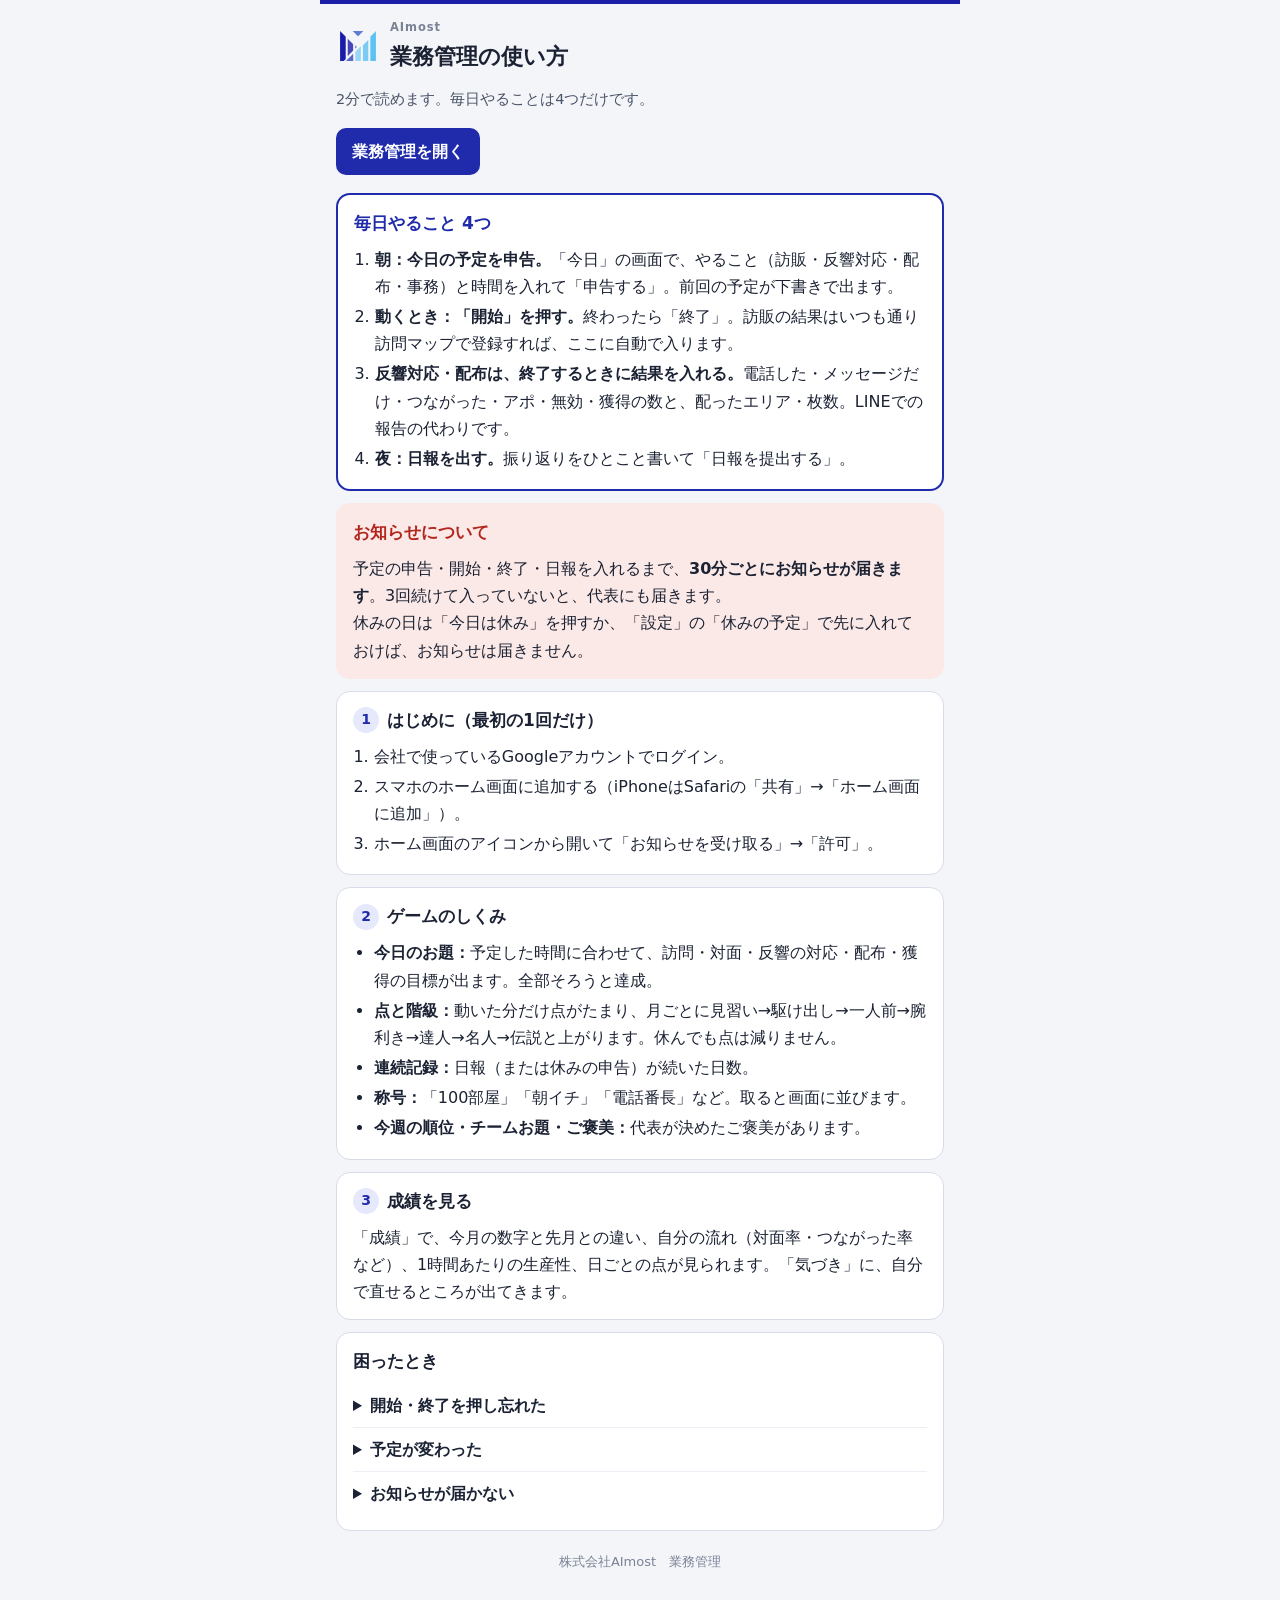
==== guide.html @ 300b4ca4 "業務管理アプリを新しく作成：予定申告・開始/終了・反響対応と配布の結果入力・日報・成績・チーム・ゲーム（点・階級・連続・称号・週の順位・チームお題・ご褒美）・スマホのお知らせ・しつこい催促とカレンダー" ====
<!doctype html>
<html lang="ja">
<head>
<meta charset="utf-8">
<meta name="viewport" content="width=device-width,initial-scale=1,viewport-fit=cover">
<meta name="robots" content="noindex,nofollow">
<meta name="theme-color" content="#1B1FA8">
<link rel="icon" type="image/png" href="img/favicon.png">
<link rel="apple-touch-icon" href="img/apple-touch-icon.png">
<title>業務管理の使い方</title>
<style>
:root{
  --ink:#1b2233;--ink2:#4a5468;--ink3:#7a8396;--bg:#f4f5f9;--card:#fff;--line:#d8dce8;--soft:#eceff6;
  --accent:#1f2bab;--accent-soft:#e6e9fb;--warn:#b3261e;--warn-soft:#fbe9e7;
  --g:#2b9a5a;--y:#e3a019;--r:#d24a3a;--n:#9aa4a8;--k:#262b2f;
}
@media (prefers-color-scheme:dark){:root:not([data-theme="light"]){
  --ink:#e8ebf4;--ink2:#b6bdcf;--ink3:#8c94a8;--bg:#12151f;--card:#1b2030;--line:#323a52;--soft:#242b3e;
  --accent:#9aa8ff;--accent-soft:#262d57;--warn:#ff8a80;--warn-soft:#3a2220;--k:#dfe5e3;
}}
*{box-sizing:border-box}
body{margin:0;background:var(--bg);color:var(--ink);font-family:"BIZ UDPGothic","Hiragino Sans","Noto Sans JP",system-ui,sans-serif;font-size:16px;line-height:1.7}
main{max-width:640px;margin:0 auto;padding:16px 16px 48px}
h1{font-size:22px;margin:8px 0 2px}
.lead{color:var(--ink2);margin:0 0 16px;font-size:14.5px}
.open{display:flex;gap:8px;flex-wrap:wrap;margin-bottom:18px}
.open a{display:inline-flex;align-items:center;justify-content:center;padding:10px 16px;border-radius:10px;background:var(--accent);color:#fff;text-decoration:none;font-weight:700}
@media (prefers-color-scheme:dark){.open a{color:#10132b}.head img{background:#fff;border-radius:8px;padding:3px}}
.head{display:flex;align-items:center;gap:10px;padding-top:4px;border-top:4px solid #1B1FA8;margin:-16px -16px 8px;padding:14px 16px 4px}
.head img{width:44px;height:38px;object-fit:contain}
.head small{display:block;font-size:11.5px;color:var(--ink3);font-weight:700;letter-spacing:.08em}
.card{background:var(--card);border:1px solid var(--line);border-radius:14px;padding:14px 16px;margin:0 0 12px}
.must{border:2px solid var(--accent)}
.must h2{color:var(--accent)}
h2{font-size:17px;margin:0 0 8px;display:flex;align-items:center;gap:8px}
h2 .n{display:inline-grid;place-items:center;width:26px;height:26px;border-radius:50%;background:var(--accent-soft);color:var(--accent);font-size:14px;flex:none}
ol,ul{margin:0;padding-left:1.3em}
li{margin:3px 0}
b{font-weight:700}
.muted{color:var(--ink3);font-size:13.5px}
.res{display:grid;grid-template-columns:auto 1fr;gap:6px 10px;margin-top:6px;font-size:15px}
.res dt{font-weight:700;white-space:nowrap}
.res dd{margin:0;color:var(--ink2)}
.dots{display:flex;flex-wrap:wrap;gap:6px 14px;margin-top:6px;font-size:14.5px}
.dot{display:inline-block;width:11px;height:11px;border-radius:50%;margin-right:5px;vertical-align:-1px}
.stop{background:var(--warn-soft);border-color:transparent}
.stop h2{color:var(--warn)}
details{border-top:1px solid var(--soft);padding:8px 0}
details:first-of-type{border-top:0}
summary{cursor:pointer;font-weight:700}
.key{display:inline-block;padding:0 6px;border:1px solid var(--line);border-radius:6px;background:var(--soft);font-size:14px}
footer{color:var(--ink3);font-size:13px;text-align:center;margin-top:20px}
</style>
</head>
<body>
<main>
  <div class="head"><img src="img/mark.png" alt="AImost"><div><small>AImost</small><h1 style="margin:0">業務管理の使い方</h1></div></div>
  <p class="lead">2分で読めます。毎日やることは4つだけです。</p>
  <div class="open"><a href="./">業務管理を開く</a></div>

  <section class="card must">
    <h2>毎日やること 4つ</h2>
    <ol>
      <li><b>朝：今日の予定を申告。</b>「今日」の画面で、やること（訪販・反響対応・配布・事務）と時間を入れて「申告する」。前回の予定が下書きで出ます。</li>
      <li><b>動くとき：「開始」を押す。</b>終わったら「終了」。訪販の結果はいつも通り訪問マップで登録すれば、ここに自動で入ります。</li>
      <li><b>反響対応・配布は、終了するときに結果を入れる。</b>電話した・メッセージだけ・つながった・アポ・無効・獲得の数と、配ったエリア・枚数。LINEでの報告の代わりです。</li>
      <li><b>夜：日報を出す。</b>振り返りをひとこと書いて「日報を提出する」。</li>
    </ol>
  </section>

  <section class="card stop">
    <h2>お知らせについて</h2>
    <p style="margin:0">予定の申告・開始・終了・日報を入れるまで、<b>30分ごとにお知らせが届きます</b>。3回続けて入っていないと、代表にも届きます。<br>休みの日は「今日は休み」を押すか、「設定」の「休みの予定」で先に入れておけば、お知らせは届きません。</p>
  </section>

  <section class="card">
    <h2><span class="n">1</span>はじめに（最初の1回だけ）</h2>
    <ol>
      <li>会社で使っているGoogleアカウントでログイン。</li>
      <li>スマホのホーム画面に追加する（iPhoneはSafariの「共有」→「ホーム画面に追加」）。</li>
      <li>ホーム画面のアイコンから開いて「お知らせを受け取る」→「許可」。</li>
    </ol>
  </section>

  <section class="card">
    <h2><span class="n">2</span>ゲームのしくみ</h2>
    <ul>
      <li><b>今日のお題：</b>予定した時間に合わせて、訪問・対面・反響の対応・配布・獲得の目標が出ます。全部そろうと達成。</li>
      <li><b>点と階級：</b>動いた分だけ点がたまり、月ごとに見習い→駆け出し→一人前→腕利き→達人→名人→伝説と上がります。休んでも点は減りません。</li>
      <li><b>連続記録：</b>日報（または休みの申告）が続いた日数。</li>
      <li><b>称号：</b>「100部屋」「朝イチ」「電話番長」など。取ると画面に並びます。</li>
      <li><b>今週の順位・チームお題・ご褒美：</b>代表が決めたご褒美があります。</li>
    </ul>
  </section>

  <section class="card">
    <h2><span class="n">3</span>成績を見る</h2>
    <p style="margin:0">「成績」で、今月の数字と先月との違い、自分の流れ（対面率・つながった率など）、1時間あたりの生産性、日ごとの点が見られます。「気づき」に、自分で直せるところが出てきます。</p>
  </section>

  <section class="card">
    <h2>困ったとき</h2>
    <details><summary>開始・終了を押し忘れた</summary><p class="muted">翌日に開くと「終わった時刻を入れてください」と出ます。そこで直せます。</p></details>
    <details><summary>予定が変わった</summary><p class="muted">「今日の予定」の右上「予定を直す」から変えられます。</p></details>
    <details><summary>お知らせが届かない</summary><p class="muted">「設定」の「お知らせ」を見てください。iPhoneはホーム画面に追加したアイコンから開く必要があります。</p></details>
  </section>

  <footer>株式会社AImost　業務管理</footer>
</main>
</body>
</html>
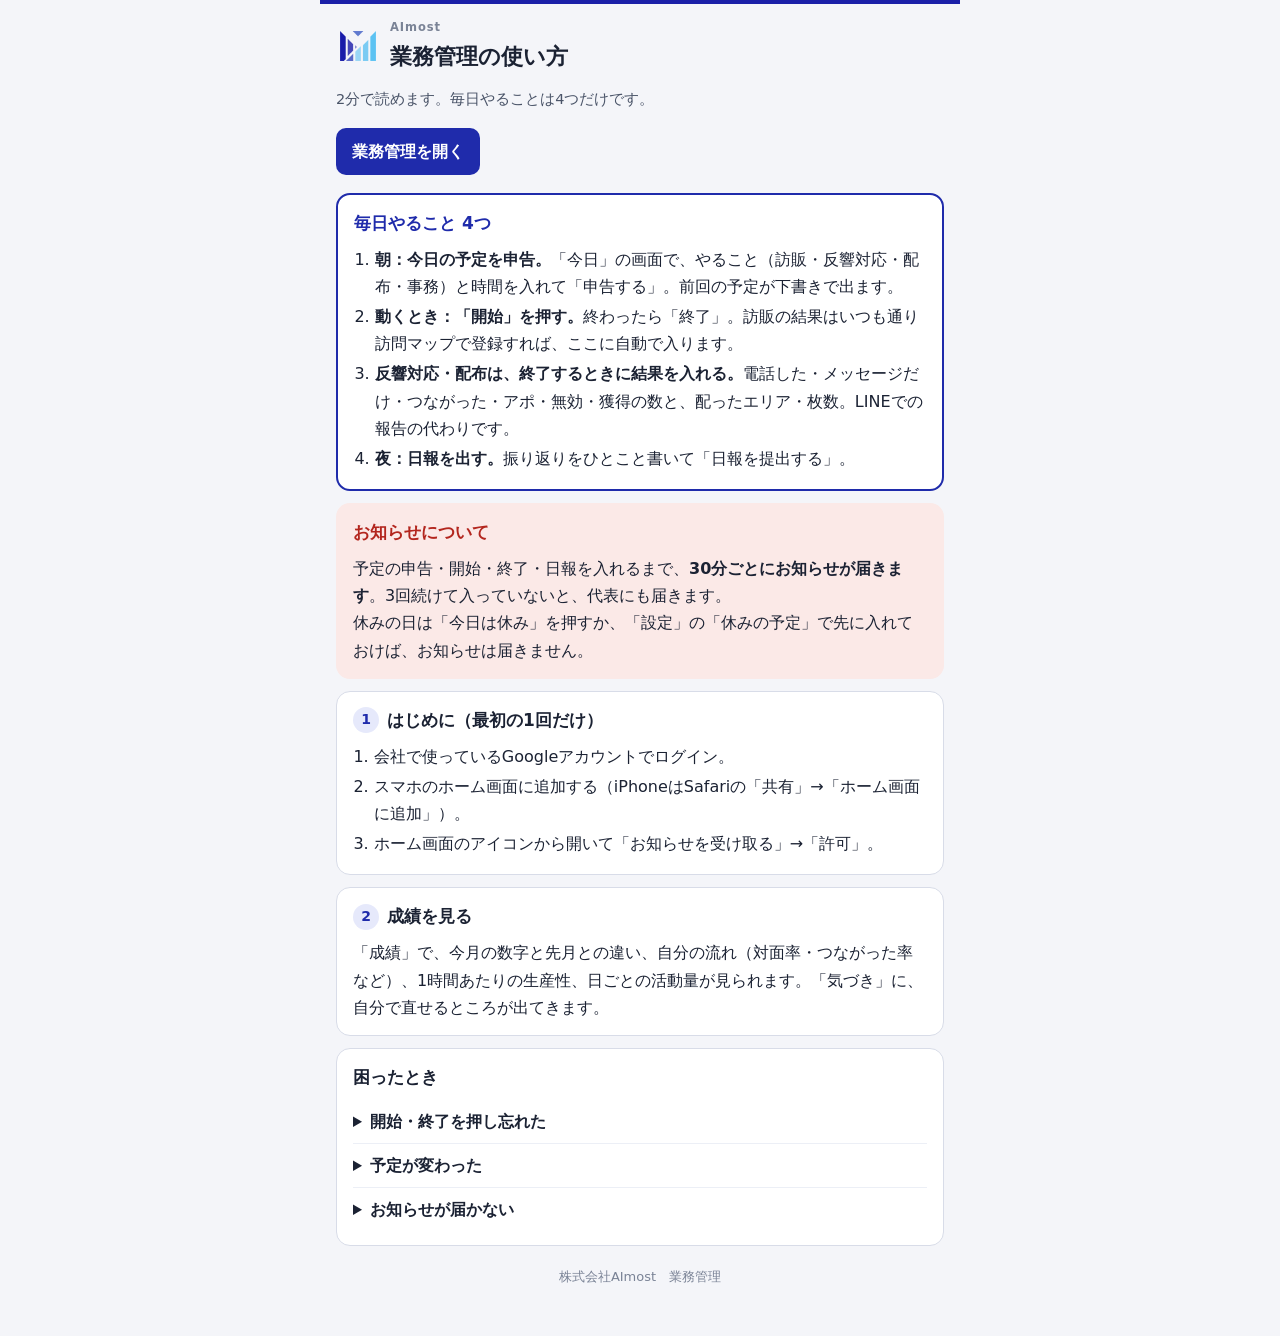
==== commit 04599336: "ゲームの要素（点・階級・称号・宝箱・連続記録・順位）を外し、見た目を作り直す：今日の時間割（予定と実際を1本に）、今日の数字と目標、チームの動き、すっきりした仕事道具の見た目 Co-Authored-" ====
--- a/guide.html
+++ b/guide.html
@@ -83,19 +83,8 @@
   </section>
 
   <section class="card">
-    <h2><span class="n">2</span>ゲームのしくみ</h2>
-    <ul>
-      <li><b>今日のお題：</b>予定した時間に合わせて、訪問・対面・反響の対応・配布・獲得の目標が出ます。全部そろうと達成。</li>
-      <li><b>点と階級：</b>動いた分だけ点がたまり、月ごとに見習い→駆け出し→一人前→腕利き→達人→名人→伝説と上がります。休んでも点は減りません。</li>
-      <li><b>連続記録：</b>日報（または休みの申告）が続いた日数。</li>
-      <li><b>称号：</b>「100部屋」「朝イチ」「電話番長」など。取ると画面に並びます。</li>
-      <li><b>今週の順位・チームお題・ご褒美：</b>代表が決めたご褒美があります。</li>
-    </ul>
-  </section>
-
-  <section class="card">
-    <h2><span class="n">3</span>成績を見る</h2>
-    <p style="margin:0">「成績」で、今月の数字と先月との違い、自分の流れ（対面率・つながった率など）、1時間あたりの生産性、日ごとの点が見られます。「気づき」に、自分で直せるところが出てきます。</p>
+    <h2><span class="n">2</span>成績を見る</h2>
+    <p style="margin:0">「成績」で、今月の数字と先月との違い、自分の流れ（対面率・つながった率など）、1時間あたりの生産性、日ごとの活動量が見られます。「気づき」に、自分で直せるところが出てきます。</p>
   </section>
 
   <section class="card">
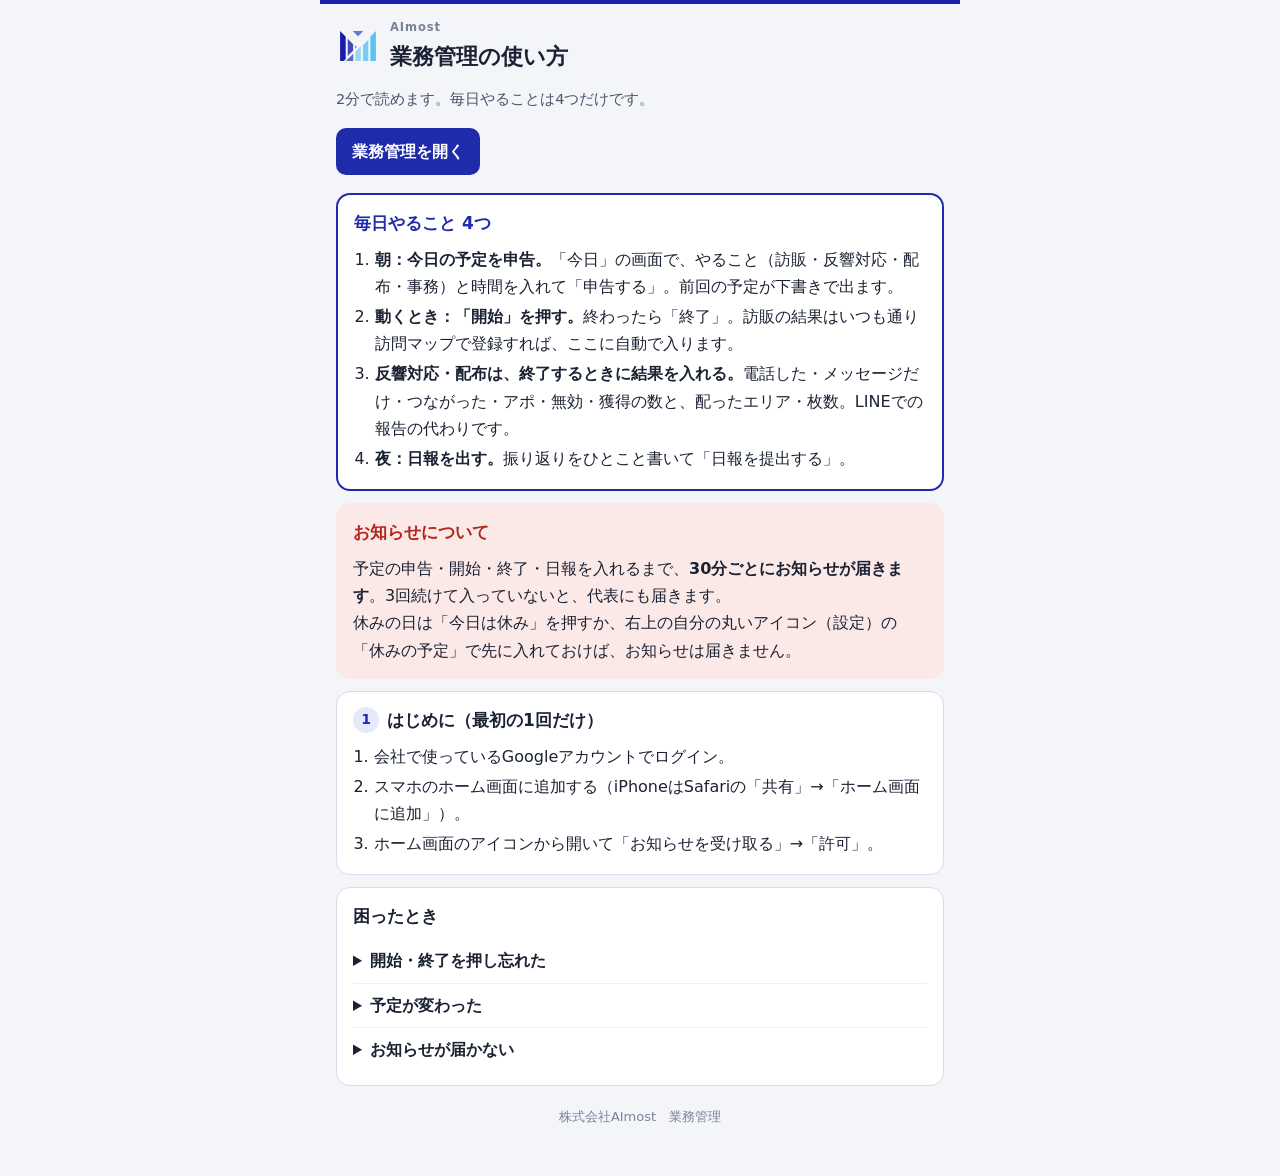
==== commit 54be91f4: "「今日」の1画面にしぼる（成績・チームはいったん外す）。設定は右上の自分のアイコンから。日付とあいさつ、予定の行の見せ方を整える Co-Authored-By: Claude Opus 5.5 <no" ====
--- a/guide.html
+++ b/guide.html
@@ -70,7 +70,7 @@
 
   <section class="card stop">
     <h2>お知らせについて</h2>
-    <p style="margin:0">予定の申告・開始・終了・日報を入れるまで、<b>30分ごとにお知らせが届きます</b>。3回続けて入っていないと、代表にも届きます。<br>休みの日は「今日は休み」を押すか、「設定」の「休みの予定」で先に入れておけば、お知らせは届きません。</p>
+    <p style="margin:0">予定の申告・開始・終了・日報を入れるまで、<b>30分ごとにお知らせが届きます</b>。3回続けて入っていないと、代表にも届きます。<br>休みの日は「今日は休み」を押すか、右上の自分の丸いアイコン（設定）の「休みの予定」で先に入れておけば、お知らせは届きません。</p>
   </section>
 
   <section class="card">
@@ -83,15 +83,10 @@
   </section>
 
   <section class="card">
-    <h2><span class="n">2</span>成績を見る</h2>
-    <p style="margin:0">「成績」で、今月の数字と先月との違い、自分の流れ（対面率・つながった率など）、1時間あたりの生産性、日ごとの活動量が見られます。「気づき」に、自分で直せるところが出てきます。</p>
-  </section>
-
-  <section class="card">
     <h2>困ったとき</h2>
     <details><summary>開始・終了を押し忘れた</summary><p class="muted">翌日に開くと「終わった時刻を入れてください」と出ます。そこで直せます。</p></details>
     <details><summary>予定が変わった</summary><p class="muted">「今日の予定」の右上「予定を直す」から変えられます。</p></details>
-    <details><summary>お知らせが届かない</summary><p class="muted">「設定」の「お知らせ」を見てください。iPhoneはホーム画面に追加したアイコンから開く必要があります。</p></details>
+    <details><summary>お知らせが届かない</summary><p class="muted">右上の自分の丸いアイコン（設定）の「お知らせ」を見てください。iPhoneはホーム画面に追加したアイコンから開く必要があります。</p></details>
   </section>
 
   <footer>株式会社AImost　業務管理</footer>
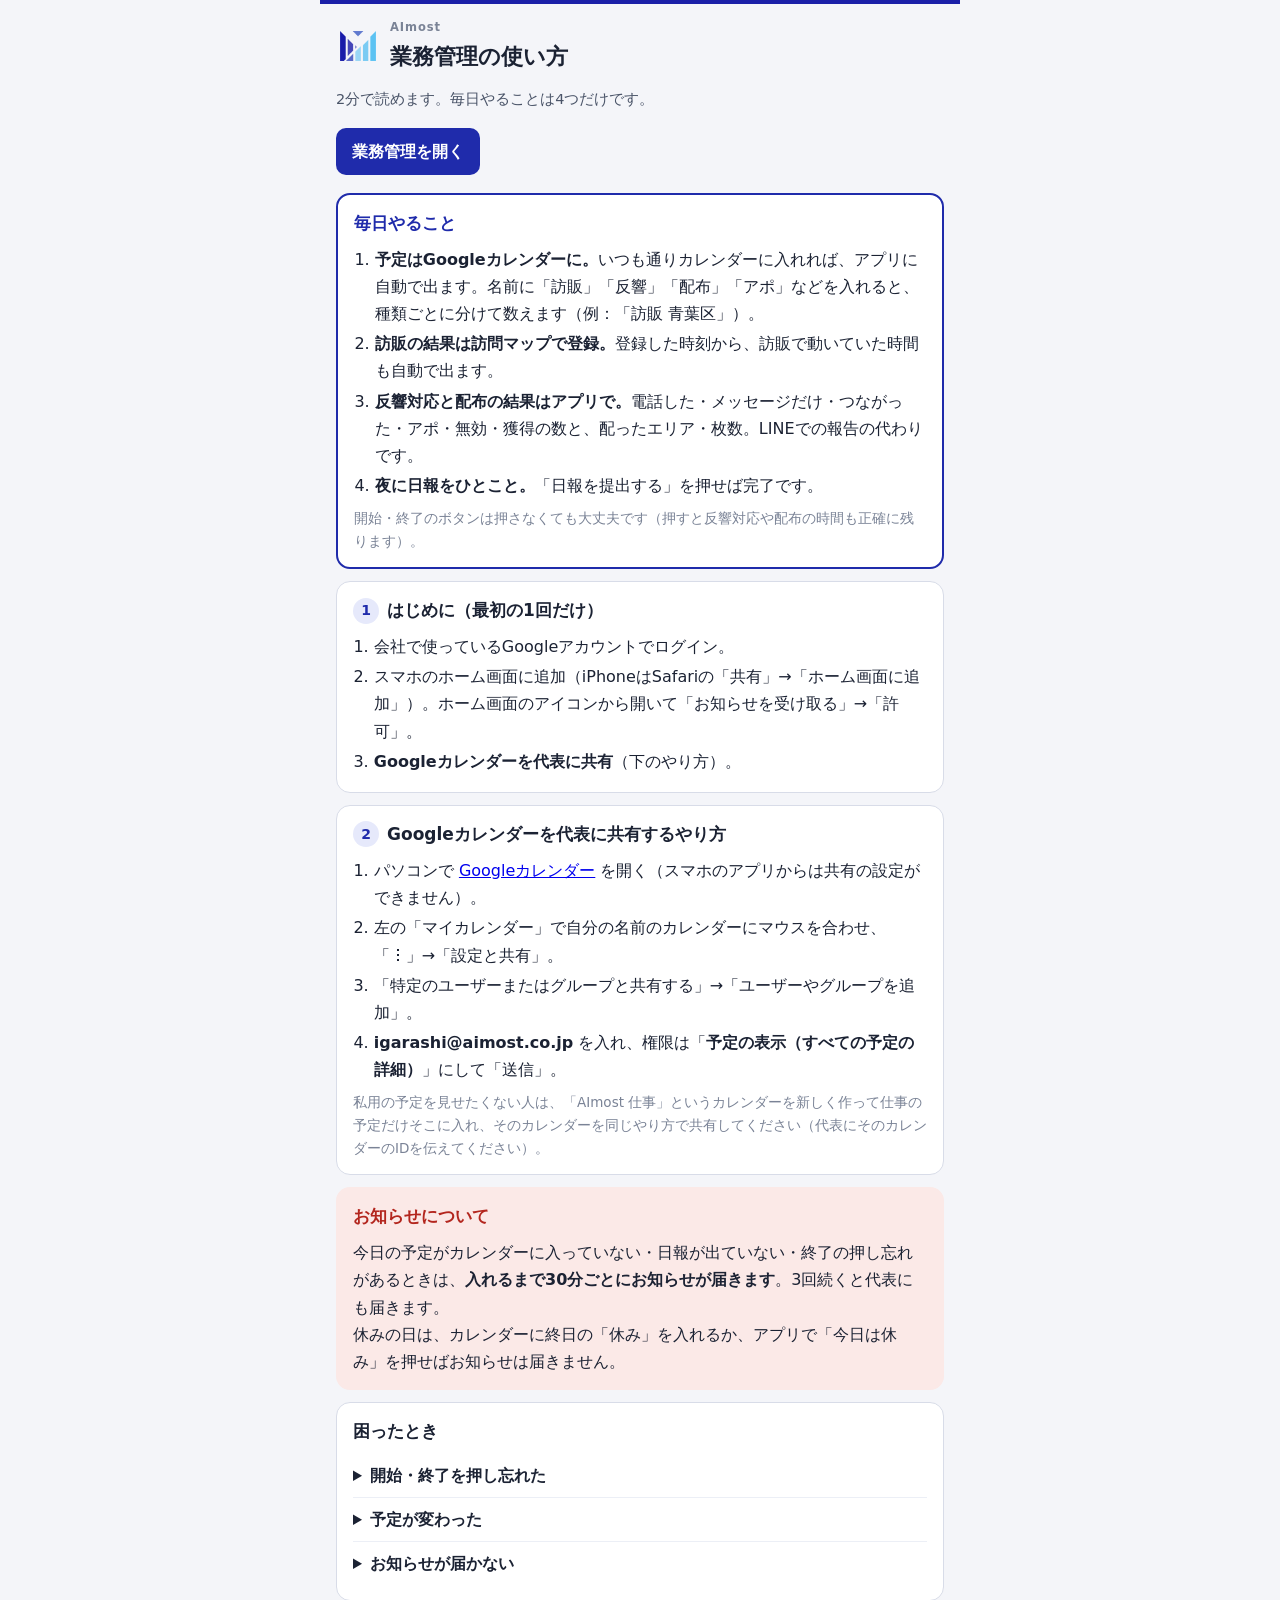
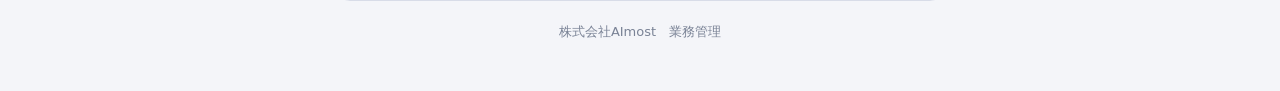
==== commit 1734a219: "予定はGoogleカレンダーから読み取る形に：共有されたカレンダーを10分ごとに読み込み、今日の予定と予定に対する実際を出す。訪販の稼働時間は訪問マップの登録時刻から自動で出し、開始・終了ボタンは押さ" ====
--- a/guide.html
+++ b/guide.html
@@ -59,33 +59,45 @@
   <div class="open"><a href="./">業務管理を開く</a></div>
 
   <section class="card must">
-    <h2>毎日やること 4つ</h2>
+    <h2>毎日やること</h2>
     <ol>
-      <li><b>朝：今日の予定を申告。</b>「今日」の画面で、やること（訪販・反響対応・配布・事務）と時間を入れて「申告する」。前回の予定が下書きで出ます。</li>
-      <li><b>動くとき：「開始」を押す。</b>終わったら「終了」。訪販の結果はいつも通り訪問マップで登録すれば、ここに自動で入ります。</li>
-      <li><b>反響対応・配布は、終了するときに結果を入れる。</b>電話した・メッセージだけ・つながった・アポ・無効・獲得の数と、配ったエリア・枚数。LINEでの報告の代わりです。</li>
-      <li><b>夜：日報を出す。</b>振り返りをひとこと書いて「日報を提出する」。</li>
+      <li><b>予定はGoogleカレンダーに。</b>いつも通りカレンダーに入れれば、アプリに自動で出ます。名前に「訪販」「反響」「配布」「アポ」などを入れると、種類ごとに分けて数えます（例：「訪販 青葉区」）。</li>
+      <li><b>訪販の結果は訪問マップで登録。</b>登録した時刻から、訪販で動いていた時間も自動で出ます。</li>
+      <li><b>反響対応と配布の結果はアプリで。</b>電話した・メッセージだけ・つながった・アポ・無効・獲得の数と、配ったエリア・枚数。LINEでの報告の代わりです。</li>
+      <li><b>夜に日報をひとこと。</b>「日報を提出する」を押せば完了です。</li>
     </ol>
-  </section>
-
-  <section class="card stop">
-    <h2>お知らせについて</h2>
-    <p style="margin:0">予定の申告・開始・終了・日報を入れるまで、<b>30分ごとにお知らせが届きます</b>。3回続けて入っていないと、代表にも届きます。<br>休みの日は「今日は休み」を押すか、右上の自分の丸いアイコン（設定）の「休みの予定」で先に入れておけば、お知らせは届きません。</p>
+    <p class="muted" style="margin:8px 0 0">開始・終了のボタンは押さなくても大丈夫です（押すと反響対応や配布の時間も正確に残ります）。</p>
   </section>
 
   <section class="card">
     <h2><span class="n">1</span>はじめに（最初の1回だけ）</h2>
     <ol>
       <li>会社で使っているGoogleアカウントでログイン。</li>
-      <li>スマホのホーム画面に追加する（iPhoneはSafariの「共有」→「ホーム画面に追加」）。</li>
-      <li>ホーム画面のアイコンから開いて「お知らせを受け取る」→「許可」。</li>
+      <li>スマホのホーム画面に追加（iPhoneはSafariの「共有」→「ホーム画面に追加」）。ホーム画面のアイコンから開いて「お知らせを受け取る」→「許可」。</li>
+      <li><b>Googleカレンダーを代表に共有</b>（下のやり方）。</li>
     </ol>
   </section>
 
   <section class="card">
+    <h2><span class="n">2</span>Googleカレンダーを代表に共有するやり方</h2>
+    <ol>
+      <li>パソコンで <a href="https://calendar.google.com/">Googleカレンダー</a> を開く（スマホのアプリからは共有の設定ができません）。</li>
+      <li>左の「マイカレンダー」で自分の名前のカレンダーにマウスを合わせ、「︙」→「設定と共有」。</li>
+      <li>「特定のユーザーまたはグループと共有する」→「ユーザーやグループを追加」。</li>
+      <li><b>igarashi@aimost.co.jp</b> を入れ、権限は「<b>予定の表示（すべての予定の詳細）</b>」にして「送信」。</li>
+    </ol>
+    <p class="muted" style="margin:8px 0 0">私用の予定を見せたくない人は、「AImost 仕事」というカレンダーを新しく作って仕事の予定だけそこに入れ、そのカレンダーを同じやり方で共有してください（代表にそのカレンダーのIDを伝えてください）。</p>
+  </section>
+
+  <section class="card stop">
+    <h2>お知らせについて</h2>
+    <p style="margin:0">今日の予定がカレンダーに入っていない・日報が出ていない・終了の押し忘れがあるときは、<b>入れるまで30分ごとにお知らせが届きます</b>。3回続くと代表にも届きます。<br>休みの日は、カレンダーに終日の「休み」を入れるか、アプリで「今日は休み」を押せばお知らせは届きません。</p>
+  </section>
+
+  <section class="card">
     <h2>困ったとき</h2>
-    <details><summary>開始・終了を押し忘れた</summary><p class="muted">翌日に開くと「終わった時刻を入れてください」と出ます。そこで直せます。</p></details>
-    <details><summary>予定が変わった</summary><p class="muted">「今日の予定」の右上「予定を直す」から変えられます。</p></details>
+    <details><summary>開始・終了を押し忘れた</summary><p class="muted">押さなくても困りません。押したまま忘れたときは、翌日に開くと「終わった時刻を入れてください」と出るので、そこで直せます。</p></details>
+    <details><summary>予定が変わった</summary><p class="muted">Googleカレンダーで直してください。10分ほどでアプリにも反映されます。</p></details>
     <details><summary>お知らせが届かない</summary><p class="muted">右上の自分の丸いアイコン（設定）の「お知らせ」を見てください。iPhoneはホーム画面に追加したアイコンから開く必要があります。</p></details>
   </section>
 
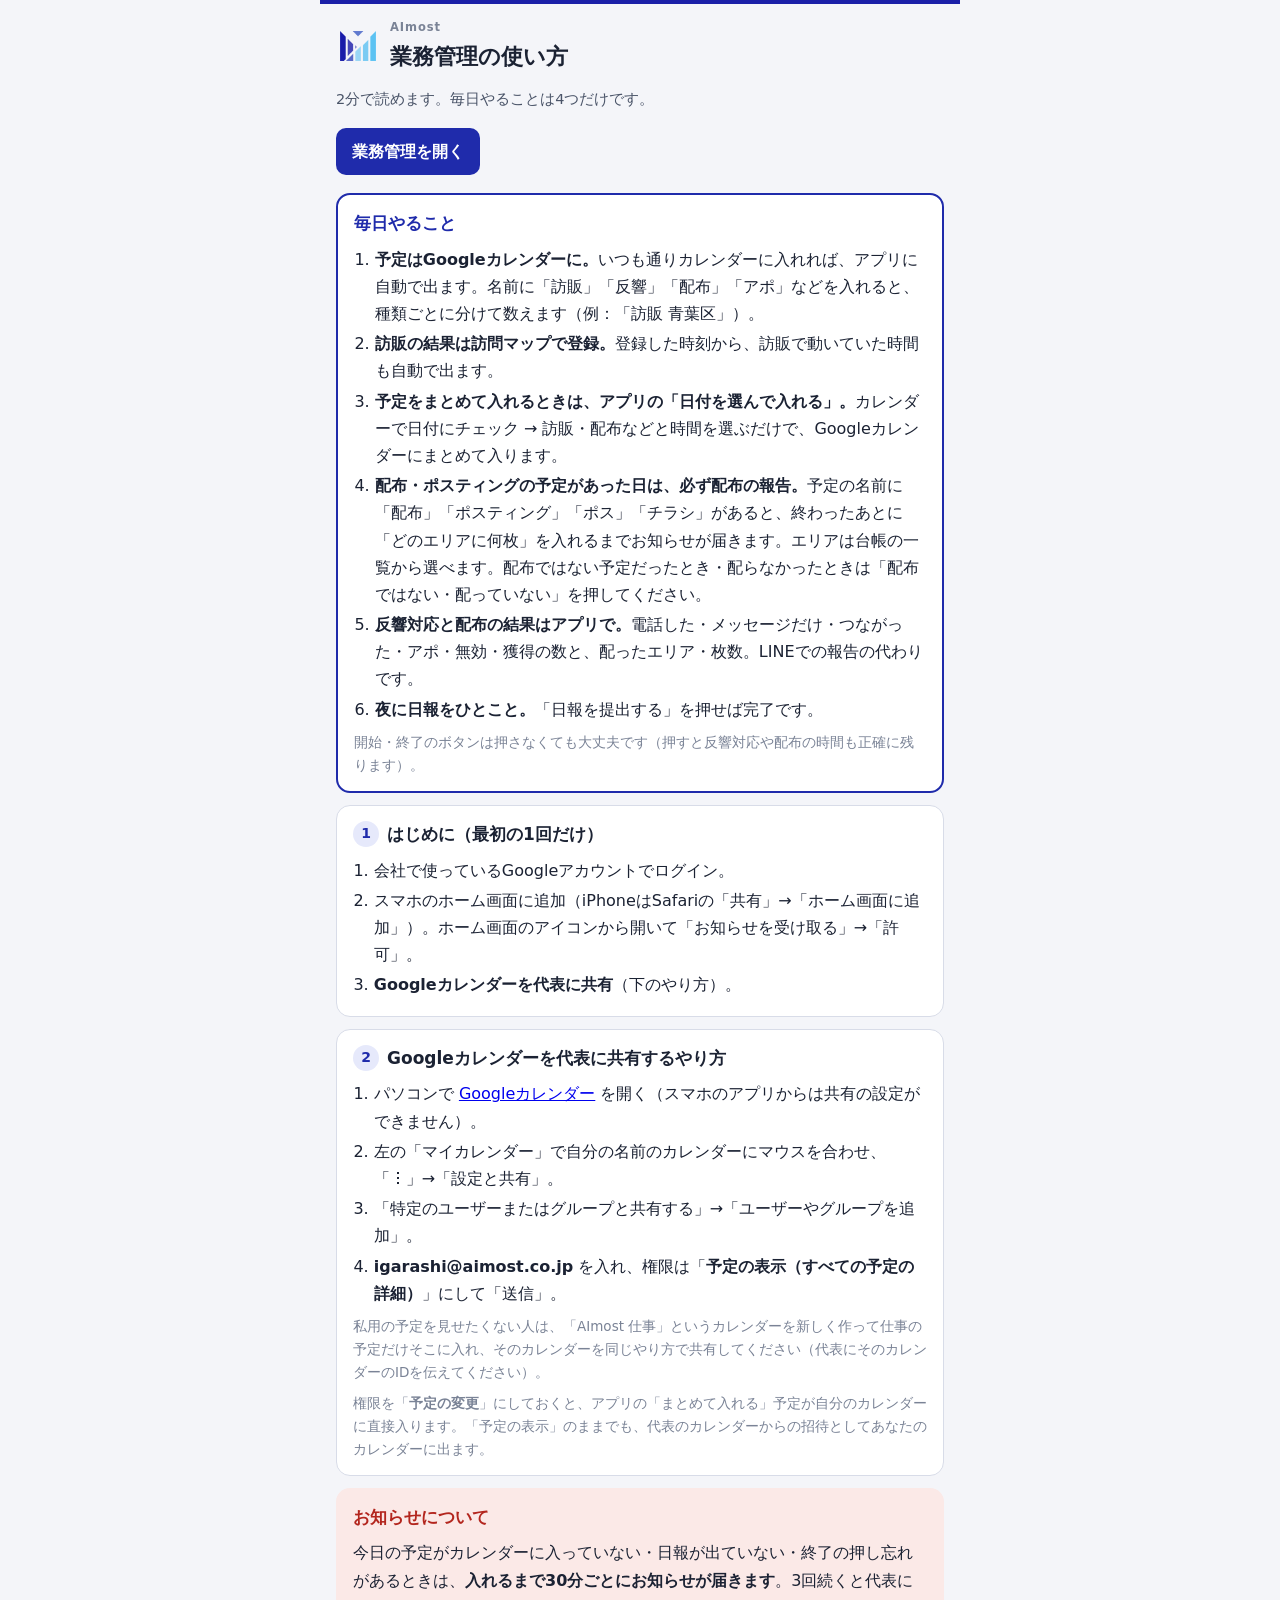
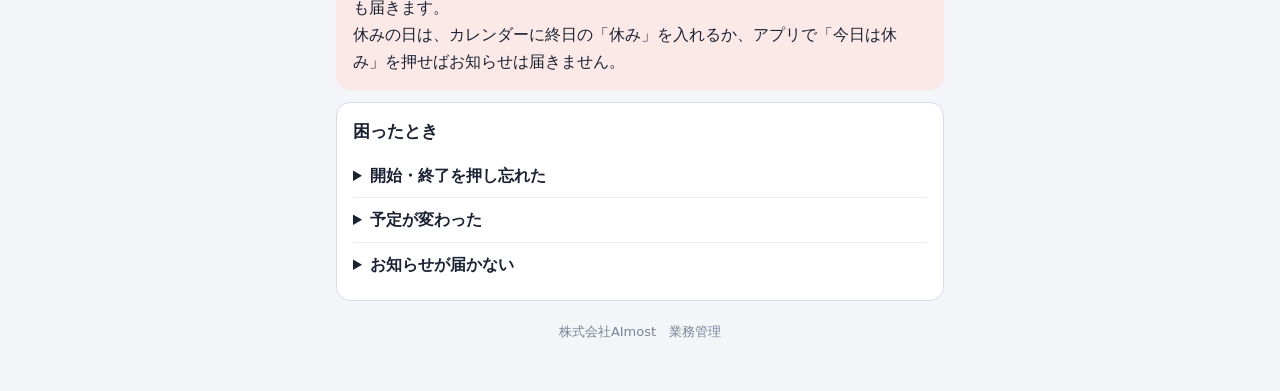
==== commit 7bb02b62: "予定をまとめてGoogleカレンダーへ（日付にチェック）。配布・ポスティングの予定には配布の報告を必須に（台帳のエリアから選ぶ・配布ではない／配っていないを選べる）。予定の種類を本人が直せる。代表が言" ====
--- a/guide.html
+++ b/guide.html
@@ -63,6 +63,8 @@
     <ol>
       <li><b>予定はGoogleカレンダーに。</b>いつも通りカレンダーに入れれば、アプリに自動で出ます。名前に「訪販」「反響」「配布」「アポ」などを入れると、種類ごとに分けて数えます（例：「訪販 青葉区」）。</li>
       <li><b>訪販の結果は訪問マップで登録。</b>登録した時刻から、訪販で動いていた時間も自動で出ます。</li>
+      <li><b>予定をまとめて入れるときは、アプリの「日付を選んで入れる」。</b>カレンダーで日付にチェック → 訪販・配布などと時間を選ぶだけで、Googleカレンダーにまとめて入ります。</li>
+      <li><b>配布・ポスティングの予定があった日は、必ず配布の報告。</b>予定の名前に「配布」「ポスティング」「ポス」「チラシ」があると、終わったあとに「どのエリアに何枚」を入れるまでお知らせが届きます。エリアは台帳の一覧から選べます。配布ではない予定だったとき・配らなかったときは「配布ではない・配っていない」を押してください。</li>
       <li><b>反響対応と配布の結果はアプリで。</b>電話した・メッセージだけ・つながった・アポ・無効・獲得の数と、配ったエリア・枚数。LINEでの報告の代わりです。</li>
       <li><b>夜に日報をひとこと。</b>「日報を提出する」を押せば完了です。</li>
     </ol>
@@ -87,6 +89,7 @@
       <li><b>igarashi@aimost.co.jp</b> を入れ、権限は「<b>予定の表示（すべての予定の詳細）</b>」にして「送信」。</li>
     </ol>
     <p class="muted" style="margin:8px 0 0">私用の予定を見せたくない人は、「AImost 仕事」というカレンダーを新しく作って仕事の予定だけそこに入れ、そのカレンダーを同じやり方で共有してください（代表にそのカレンダーのIDを伝えてください）。</p>
+    <p class="muted" style="margin:8px 0 0">権限を「<b>予定の変更</b>」にしておくと、アプリの「まとめて入れる」予定が自分のカレンダーに直接入ります。「予定の表示」のままでも、代表のカレンダーからの招待としてあなたのカレンダーに出ます。</p>
   </section>
 
   <section class="card stop">
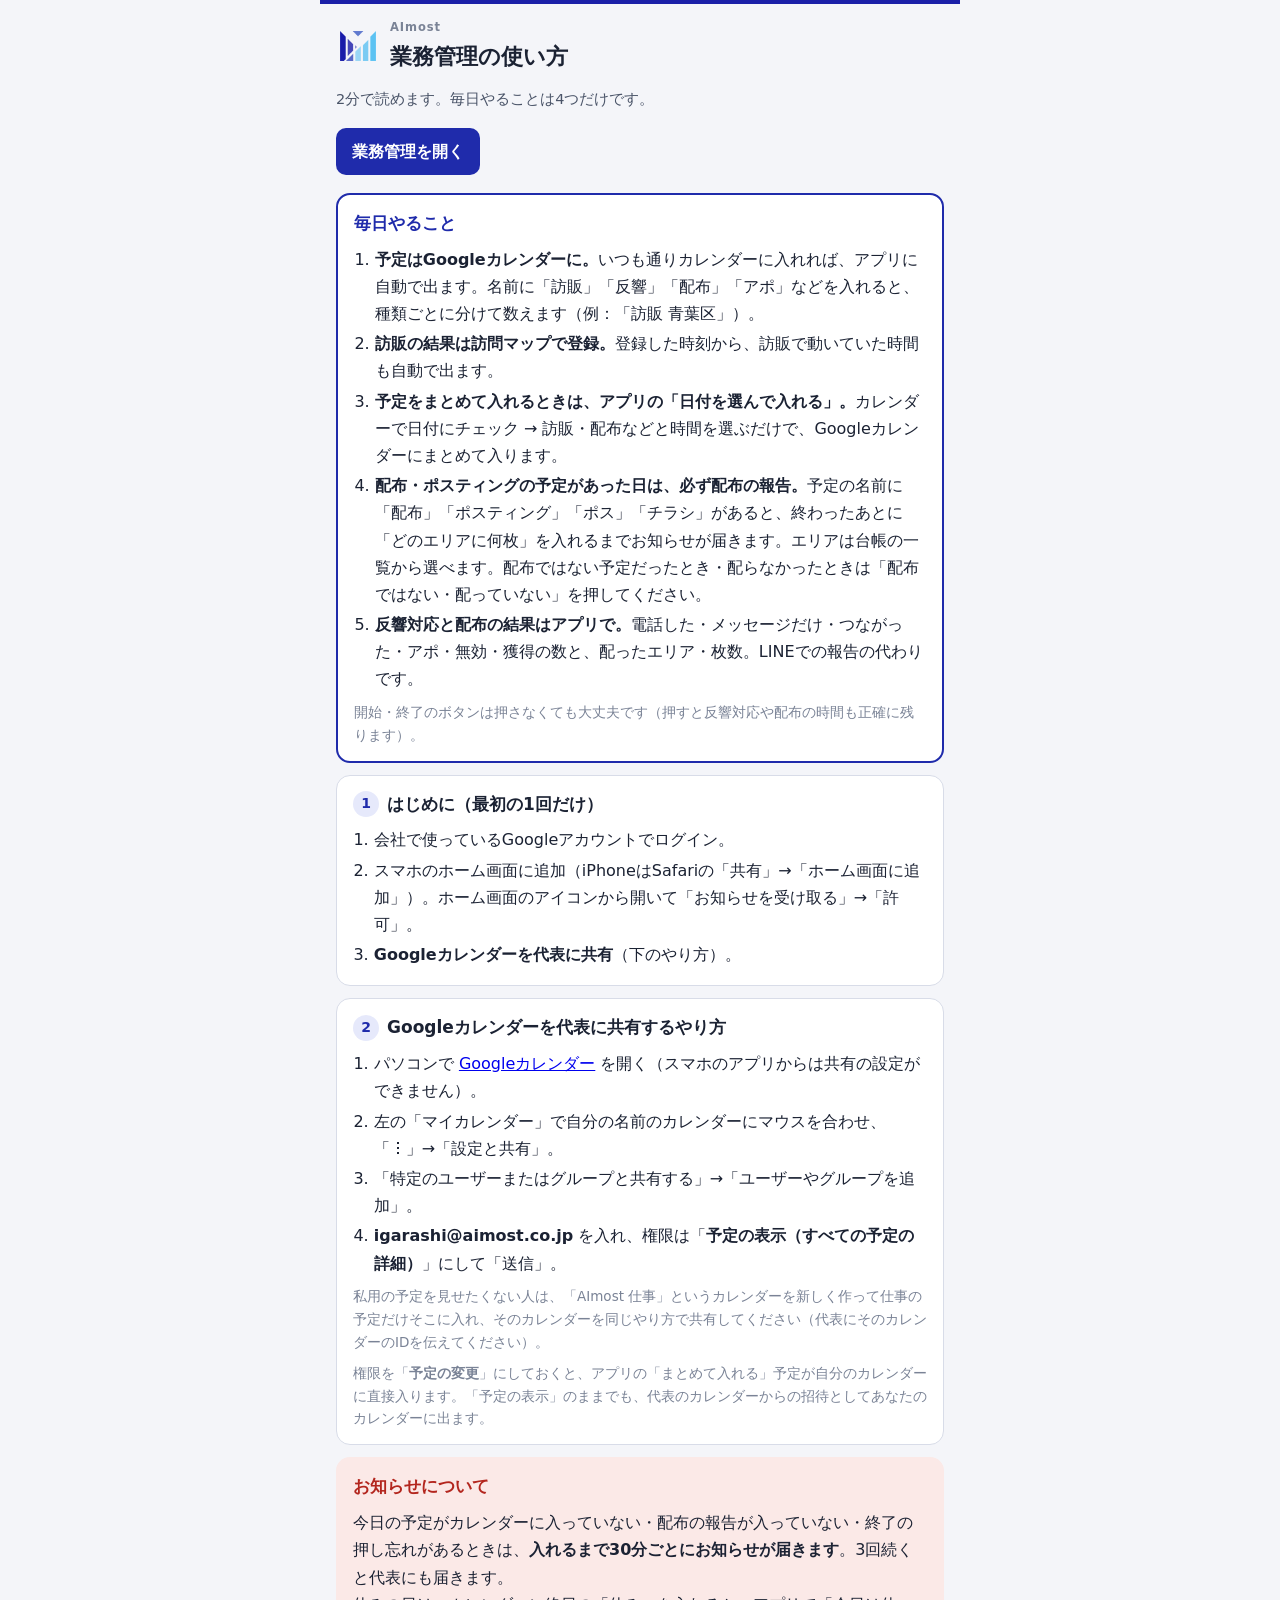
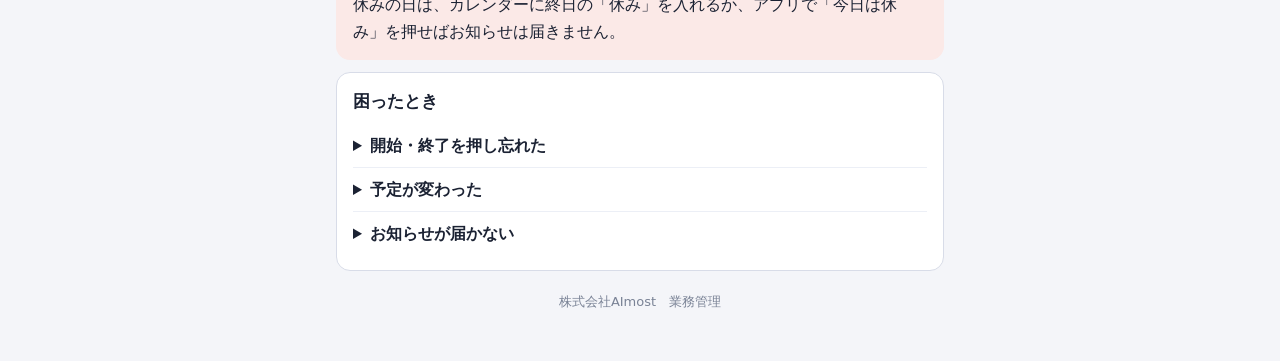
==== commit 8045e2ec: "日報をやめる：今日の画面の日報・昨日の日報・日報の催促（今日・昨日）・管理画面の日報の日数をなくす。配布の報告の催促は残す Co-Authored-By: Claude Opus 5.5 <norep" ====
--- a/guide.html
+++ b/guide.html
@@ -66,7 +66,6 @@
       <li><b>予定をまとめて入れるときは、アプリの「日付を選んで入れる」。</b>カレンダーで日付にチェック → 訪販・配布などと時間を選ぶだけで、Googleカレンダーにまとめて入ります。</li>
       <li><b>配布・ポスティングの予定があった日は、必ず配布の報告。</b>予定の名前に「配布」「ポスティング」「ポス」「チラシ」があると、終わったあとに「どのエリアに何枚」を入れるまでお知らせが届きます。エリアは台帳の一覧から選べます。配布ではない予定だったとき・配らなかったときは「配布ではない・配っていない」を押してください。</li>
       <li><b>反響対応と配布の結果はアプリで。</b>電話した・メッセージだけ・つながった・アポ・無効・獲得の数と、配ったエリア・枚数。LINEでの報告の代わりです。</li>
-      <li><b>夜に日報をひとこと。</b>「日報を提出する」を押せば完了です。</li>
     </ol>
     <p class="muted" style="margin:8px 0 0">開始・終了のボタンは押さなくても大丈夫です（押すと反響対応や配布の時間も正確に残ります）。</p>
   </section>
@@ -94,7 +93,7 @@
 
   <section class="card stop">
     <h2>お知らせについて</h2>
-    <p style="margin:0">今日の予定がカレンダーに入っていない・日報が出ていない・終了の押し忘れがあるときは、<b>入れるまで30分ごとにお知らせが届きます</b>。3回続くと代表にも届きます。<br>休みの日は、カレンダーに終日の「休み」を入れるか、アプリで「今日は休み」を押せばお知らせは届きません。</p>
+    <p style="margin:0">今日の予定がカレンダーに入っていない・配布の報告が入っていない・終了の押し忘れがあるときは、<b>入れるまで30分ごとにお知らせが届きます</b>。3回続くと代表にも届きます。<br>休みの日は、カレンダーに終日の「休み」を入れるか、アプリで「今日は休み」を押せばお知らせは届きません。</p>
   </section>
 
   <section class="card">
